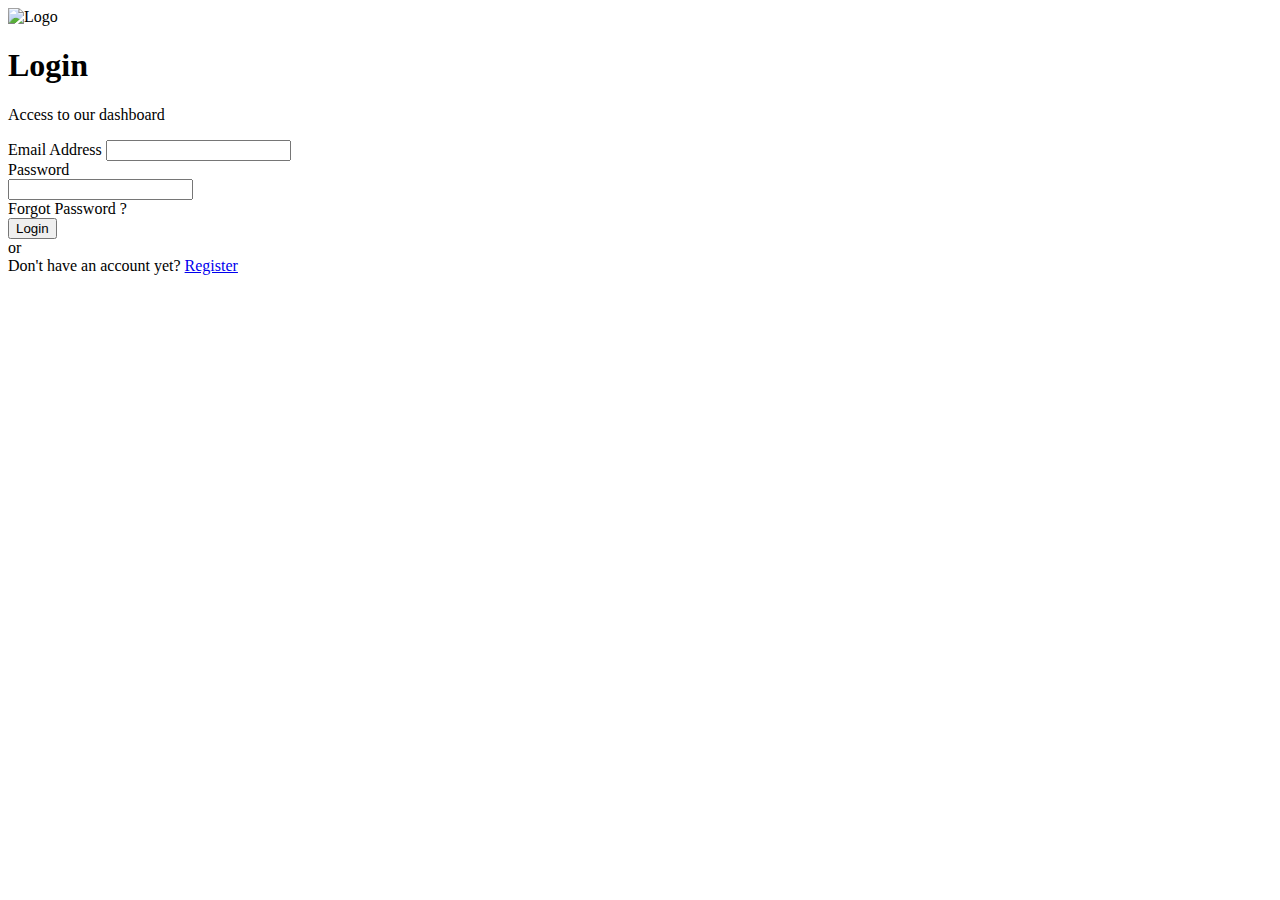
==== index.html @ 552b4e59 "add index file" ====
<!DOCTYPE html>
<html lang="en">
<head>
    <meta charset="utf-8">
    <meta name="viewport" content="width=device-width, initial-scale=1.0, user-scalable=0">
    <title>HELLO SHOE - Login</title>

    <link rel="shortcut icon" href="assets/img/favicon.png">

<!--    add favicon-->

    <link rel="stylesheet" href="assets/css/bootstrap.min.css">

    <link rel="stylesheet" href="assets/plugins/fontawesome/css/fontawesome.min.css">
    <link rel="stylesheet" href="assets/plugins/fontawesome/css/all.min.css">

    <link rel="stylesheet" href="assets/css/style.css">
    <!--[if lt IE 9]>
    <script src="assets/js/html5shiv.min.js"></script>
    <script src="assets/js/respond.min.js"></script>




    <![endif]-->
</head>
<body>

<div class="main-wrapper login-body">
    <div class="login-wrapper">
        <div class="container">
            <img class="img-fluid logo-dark mb-2" src="assets/img/favicon.png" alt="Logo">
            <div class="loginbox">
                <div class="login-right">
                    <div class="login-right-wrap">
                        <h1>Login</h1>
                        <p class="account-subtitle">Access to our dashboard</p>
                        <form action="index.html">
                            <div class="form-group">
                                <label class="form-control-label">Email Address</label>
                                <input type="email" class="form-control">
                            </div>
                            <div class="form-group">
                                <label class="form-control-label">Password</label>
                                <div class="pass-group">
                                    <input type="password" class="form-control pass-input">
                                    <span class="fas fa-eye toggle-password"></span>
                                </div>
                            </div>
                            <div class="form-group">
                                <div class="row">
                                    <div class="col-6">
                                    </div>
                                    <div class="col-6 text-right">
                                        <a class="forgot-link">Forgot Password ?</a>
                                    </div>
                                </div>
                            </div>
                            <button class="btn btn-lg btn-block text-white btn-primary" type="submit">Login</button>
                            <div class="login-or">
                                <span class="or-line"></span>
                                <span class="span-or">or</span>
                            </div>


                            <div class="text-center dont-have">Don't have an account yet? <a href="pages/register.html">Register</a>
                            </div>
                        </form>
                    </div>
                </div>
            </div>
        </div>
    </div>
</div>


<script src="assets/js/jquery-3.5.1.min.js"></script>

<script src="assets/js/popper.min.js"></script>
<script src="assets/js/bootstrap.min.js"></script>

<script src="assets/js/feather.min.js"></script>

<script src="assets/js/script.js"></script>
</body>
</html>
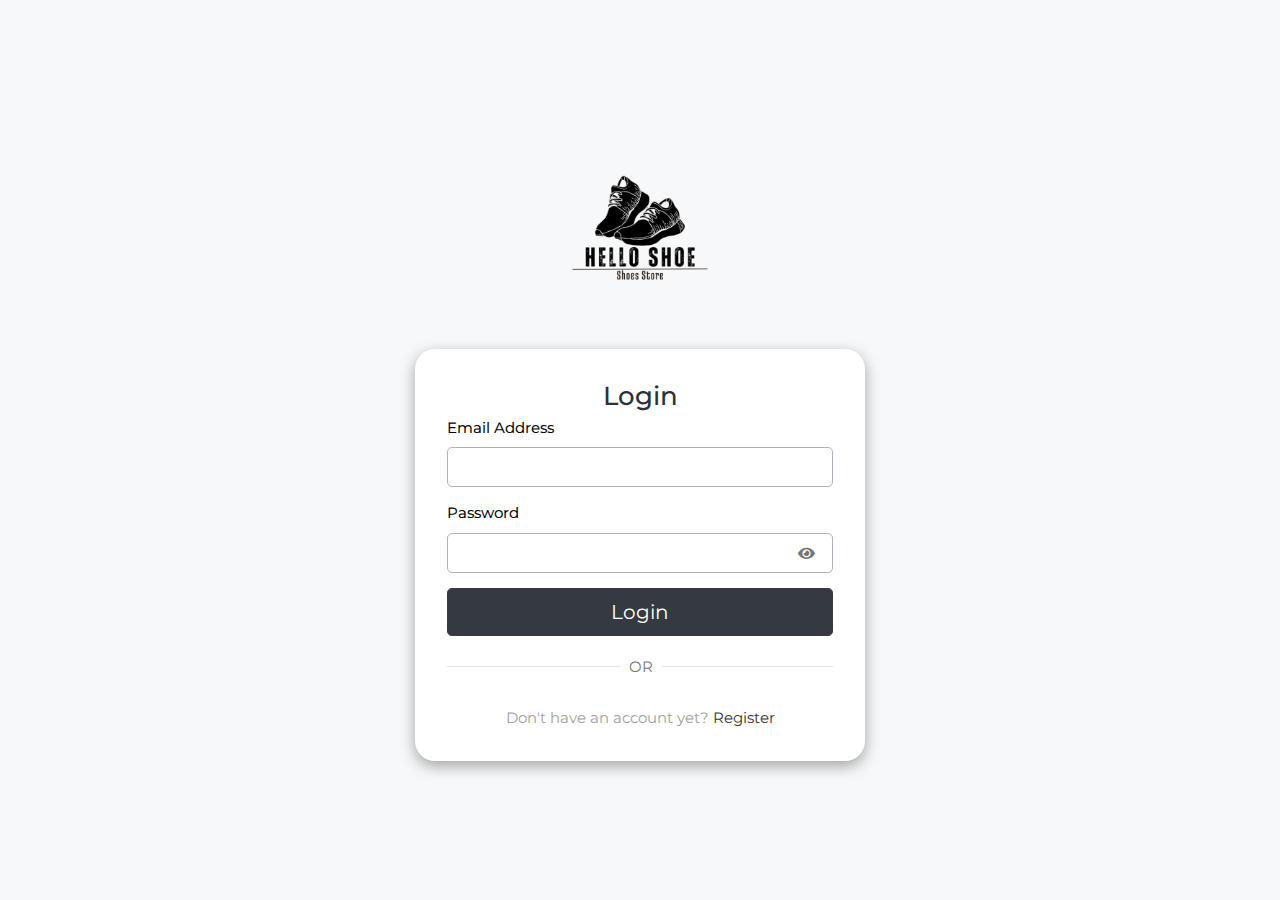
==== commit 22c80240: "few changes" ====
--- a/index.html
+++ b/index.html
@@ -34,29 +34,20 @@
                 <div class="login-right">
                     <div class="login-right-wrap">
                         <h1>Login</h1>
-                        <p class="account-subtitle">Access to our dashboard</p>
-                        <form action="index.html">
+                        <form id="login-form">
                             <div class="form-group">
                                 <label class="form-control-label">Email Address</label>
-                                <input type="email" class="form-control">
+                                <input type="email" class="form-control" id="txt-user-email">
                             </div>
                             <div class="form-group">
                                 <label class="form-control-label">Password</label>
                                 <div class="pass-group">
-                                    <input type="password" class="form-control pass-input">
+                                    <input type="password" class="form-control pass-input" id="txt-user-password">
                                     <span class="fas fa-eye toggle-password"></span>
                                 </div>
                             </div>
-                            <div class="form-group">
-                                <div class="row">
-                                    <div class="col-6">
-                                    </div>
-                                    <div class="col-6 text-right">
-                                        <a class="forgot-link">Forgot Password ?</a>
-                                    </div>
-                                </div>
-                            </div>
-                            <button class="btn btn-lg btn-block text-white btn-primary" type="submit">Login</button>
+
+                            <button class="btn btn-lg btn-block text-white btn-primary" id="btn-user-login" type="submit">Login</button>
                             <div class="login-or">
                                 <span class="or-line"></span>
                                 <span class="span-or">or</span>
@@ -73,8 +64,8 @@
     </div>
 </div>
 
-
-<script src="assets/js/jquery-3.5.1.min.js"></script>
+<script src="https://code.jquery.com/jquery-3.7.1.js" integrity="sha256-eKhayi8LEQwp4NKxN+CfCh+3qOVUtJn3QNZ0TciWLP4="
+        crossorigin="anonymous"></script>
 
 <script src="assets/js/popper.min.js"></script>
 <script src="assets/js/bootstrap.min.js"></script>
@@ -82,5 +73,9 @@
 <script src="assets/js/feather.min.js"></script>
 
 <script src="assets/js/script.js"></script>
+<script  src="./pages/js/index-page.js"></script>
+
+
+
 </body>
 </html>--- a/assets/plugins/fontawesome/css/all.min.css
+++ b/assets/plugins/fontawesome/css/all.min.css
@@ -0,0 +1,5 @@
+/*!
+ * Font Awesome Free 5.11.2 by @fontawesome - https://fontawesome.com
+ * License - https://fontawesome.com/license/free (Icons: CC BY 4.0, Fonts: SIL OFL 1.1, Code: MIT License)
+ */
+.fa,.fab,.fad,.fal,.far,.fas{-moz-osx-font-smoothing:grayscale;-webkit-font-smoothing:antialiased;display:inline-block;font-style:normal;font-variant:normal;text-rendering:auto;line-height:1}.fa-lg{font-size:1.33333em;line-height:.75em;vertical-align:-.0667em}.fa-xs{font-size:.75em}.fa-sm{font-size:.875em}.fa-1x{font-size:1em}.fa-2x{font-size:2em}.fa-3x{font-size:3em}.fa-4x{font-size:4em}.fa-5x{font-size:5em}.fa-6x{font-size:6em}.fa-7x{font-size:7em}.fa-8x{font-size:8em}.fa-9x{font-size:9em}.fa-10x{font-size:10em}.fa-fw{text-align:center;width:1.25em}.fa-ul{list-style-type:none;margin-left:2.5em;padding-left:0}.fa-ul>li{position:relative}.fa-li{left:-2em;position:absolute;text-align:center;width:2em;line-height:inherit}.fa-border{border:.08em solid #eee;border-radius:.1em;padding:.2em .25em .15em}.fa-pull-left{float:left}.fa-pull-right{float:right}.fa.fa-pull-left,.fab.fa-pull-left,.fal.fa-pull-left,.far.fa-pull-left,.fas.fa-pull-left{margin-right:.3em}.fa.fa-pull-right,.fab.fa-pull-right,.fal.fa-pull-right,.far.fa-pull-right,.fas.fa-pull-right{margin-left:.3em}.fa-spin{-webkit-animation:fa-spin 2s linear infinite;animation:fa-spin 2s linear infinite}.fa-pulse{-webkit-animation:fa-spin 1s steps(8) infinite;animation:fa-spin 1s steps(8) infinite}@-webkit-keyframes fa-spin{0%{-webkit-transform:rotate(0deg);transform:rotate(0deg)}to{-webkit-transform:rotate(1turn);transform:rotate(1turn)}}@keyframes fa-spin{0%{-webkit-transform:rotate(0deg);transform:rotate(0deg)}to{-webkit-transform:rotate(1turn);transform:rotate(1turn)}}.fa-rotate-90{-ms-filter:"progid:DXImageTransform.Microsoft.BasicImage(rotation=1)";-webkit-transform:rotate(90deg);transform:rotate(90deg)}.fa-rotate-180{-ms-filter:"progid:DXImageTransform.Microsoft.BasicImage(rotation=2)";-webkit-transform:rotate(180deg);transform:rotate(180deg)}.fa-rotate-270{-ms-filter:"progid:DXImageTransform.Microsoft.BasicImage(rotation=3)";-webkit-transform:rotate(270deg);transform:rotate(270deg)}.fa-flip-horizontal{-ms-filter:"progid:DXImageTransform.Microsoft.BasicImage(rotation=0, mirror=1)";-webkit-transform:scaleX(-1);transform:scaleX(-1)}.fa-flip-vertical{-webkit-transform:scaleY(-1);transform:scaleY(-1)}.fa-flip-both,.fa-flip-horizontal.fa-flip-vertical,.fa-flip-vertical{-ms-filter:"progid:DXImageTransform.Microsoft.BasicImage(rotation=2, mirror=1)"}.fa-flip-both,.fa-flip-horizontal.fa-flip-vertical{-webkit-transform:scale(-1);transform:scale(-1)}:root .fa-flip-both,:root .fa-flip-horizontal,:root .fa-flip-vertical,:root .fa-rotate-90,:root .fa-rotate-180,:root .fa-rotate-270{-webkit-filter:none;filter:none}.fa-stack{display:inline-block;height:2em;line-height:2em;position:relative;vertical-align:middle;width:2.5em}.fa-stack-1x,.fa-stack-2x{left:0;position:absolute;text-align:center;width:100%}.fa-stack-1x{line-height:inherit}.fa-stack-2x{font-size:2em}.fa-inverse{color:#fff}.fa-500px:before{content:"\f26e"}.fa-accessible-icon:before{content:"\f368"}.fa-accusoft:before{content:"\f369"}.fa-acquisitions-incorporated:before{content:"\f6af"}.fa-ad:before{content:"\f641"}.fa-address-book:before{content:"\f2b9"}.fa-address-card:before{content:"\f2bb"}.fa-adjust:before{content:"\f042"}.fa-adn:before{content:"\f170"}.fa-adobe:before{content:"\f778"}.fa-adversal:before{content:"\f36a"}.fa-affiliatetheme:before{content:"\f36b"}.fa-air-freshener:before{content:"\f5d0"}.fa-airbnb:before{content:"\f834"}.fa-algolia:before{content:"\f36c"}.fa-align-center:before{content:"\f037"}.fa-align-justify:before{content:"\f039"}.fa-align-left:before{content:"\f036"}.fa-align-right:before{content:"\f038"}.fa-alipay:before{content:"\f642"}.fa-allergies:before{content:"\f461"}.fa-amazon:before{content:"\f270"}.fa-amazon-pay:before{content:"\f42c"}.fa-ambulance:before{content:"\f0f9"}.fa-american-sign-language-interpreting:before{content:"\f2a3"}.fa-amilia:before{content:"\f36d"}.fa-anchor:before{content:"\f13d"}.fa-android:before{content:"\f17b"}.fa-angellist:before{content:"\f209"}.fa-angle-double-down:before{content:"\f103"}.fa-angle-double-left:before{content:"\f100"}.fa-angle-double-right:before{content:"\f101"}.fa-angle-double-up:before{content:"\f102"}.fa-angle-down:before{content:"\f107"}.fa-angle-left:before{content:"\f104"}.fa-angle-right:before{content:"\f105"}.fa-angle-up:before{content:"\f106"}.fa-angry:before{content:"\f556"}.fa-angrycreative:before{content:"\f36e"}.fa-angular:before{content:"\f420"}.fa-ankh:before{content:"\f644"}.fa-app-store:before{content:"\f36f"}.fa-app-store-ios:before{content:"\f370"}.fa-apper:before{content:"\f371"}.fa-apple:before{content:"\f179"}.fa-apple-alt:before{content:"\f5d1"}.fa-apple-pay:before{content:"\f415"}.fa-archive:before{content:"\f187"}.fa-archway:before{content:"\f557"}.fa-arrow-alt-circle-down:before{content:"\f358"}.fa-arrow-alt-circle-left:before{content:"\f359"}.fa-arrow-alt-circle-right:before{content:"\f35a"}.fa-arrow-alt-circle-up:before{content:"\f35b"}.fa-arrow-circle-down:before{content:"\f0ab"}.fa-arrow-circle-left:before{content:"\f0a8"}.fa-arrow-circle-right:before{content:"\f0a9"}.fa-arrow-circle-up:before{content:"\f0aa"}.fa-arrow-down:before{content:"\f063"}.fa-arrow-left:before{content:"\f060"}.fa-arrow-right:before{content:"\f061"}.fa-arrow-up:before{content:"\f062"}.fa-arrows-alt:before{content:"\f0b2"}.fa-arrows-alt-h:before{content:"\f337"}.fa-arrows-alt-v:before{content:"\f338"}.fa-artstation:before{content:"\f77a"}.fa-assistive-listening-systems:before{content:"\f2a2"}.fa-asterisk:before{content:"\f069"}.fa-asymmetrik:before{content:"\f372"}.fa-at:before{content:"\f1fa"}.fa-atlas:before{content:"\f558"}.fa-atlassian:before{content:"\f77b"}.fa-atom:before{content:"\f5d2"}.fa-audible:before{content:"\f373"}.fa-audio-description:before{content:"\f29e"}.fa-autoprefixer:before{content:"\f41c"}.fa-avianex:before{content:"\f374"}.fa-aviato:before{content:"\f421"}.fa-award:before{content:"\f559"}.fa-aws:before{content:"\f375"}.fa-baby:before{content:"\f77c"}.fa-baby-carriage:before{content:"\f77d"}.fa-backspace:before{content:"\f55a"}.fa-backward:before{content:"\f04a"}.fa-bacon:before{content:"\f7e5"}.fa-balance-scale:before{content:"\f24e"}.fa-balance-scale-left:before{content:"\f515"}.fa-balance-scale-right:before{content:"\f516"}.fa-ban:before{content:"\f05e"}.fa-band-aid:before{content:"\f462"}.fa-bandcamp:before{content:"\f2d5"}.fa-barcode:before{content:"\f02a"}.fa-bars:before{content:"\f0c9"}.fa-baseball-ball:before{content:"\f433"}.fa-basketball-ball:before{content:"\f434"}.fa-bath:before{content:"\f2cd"}.fa-battery-empty:before{content:"\f244"}.fa-battery-full:before{content:"\f240"}.fa-battery-half:before{content:"\f242"}.fa-battery-quarter:before{content:"\f243"}.fa-battery-three-quarters:before{content:"\f241"}.fa-battle-net:before{content:"\f835"}.fa-bed:before{content:"\f236"}.fa-beer:before{content:"\f0fc"}.fa-behance:before{content:"\f1b4"}.fa-behance-square:before{content:"\f1b5"}.fa-bell:before{content:"\f0f3"}.fa-bell-slash:before{content:"\f1f6"}.fa-bezier-curve:before{content:"\f55b"}.fa-bible:before{content:"\f647"}.fa-bicycle:before{content:"\f206"}.fa-biking:before{content:"\f84a"}.fa-bimobject:before{content:"\f378"}.fa-binoculars:before{content:"\f1e5"}.fa-biohazard:before{content:"\f780"}.fa-birthday-cake:before{content:"\f1fd"}.fa-bitbucket:before{content:"\f171"}.fa-bitcoin:before{content:"\f379"}.fa-bity:before{content:"\f37a"}.fa-black-tie:before{content:"\f27e"}.fa-blackberry:before{content:"\f37b"}.fa-blender:before{content:"\f517"}.fa-blender-phone:before{content:"\f6b6"}.fa-blind:before{content:"\f29d"}.fa-blog:before{content:"\f781"}.fa-blogger:before{content:"\f37c"}.fa-blogger-b:before{content:"\f37d"}.fa-bluetooth:before{content:"\f293"}.fa-bluetooth-b:before{content:"\f294"}.fa-bold:before{content:"\f032"}.fa-bolt:before{content:"\f0e7"}.fa-bomb:before{content:"\f1e2"}.fa-bone:before{content:"\f5d7"}.fa-bong:before{content:"\f55c"}.fa-book:before{content:"\f02d"}.fa-book-dead:before{content:"\f6b7"}.fa-book-medical:before{content:"\f7e6"}.fa-book-open:before{content:"\f518"}.fa-book-reader:before{content:"\f5da"}.fa-bookmark:before{content:"\f02e"}.fa-bootstrap:before{content:"\f836"}.fa-border-all:before{content:"\f84c"}.fa-border-none:before{content:"\f850"}.fa-border-style:before{content:"\f853"}.fa-bowling-ball:before{content:"\f436"}.fa-box:before{content:"\f466"}.fa-box-open:before{content:"\f49e"}.fa-boxes:before{content:"\f468"}.fa-braille:before{content:"\f2a1"}.fa-brain:before{content:"\f5dc"}.fa-bread-slice:before{content:"\f7ec"}.fa-briefcase:before{content:"\f0b1"}.fa-briefcase-medical:before{content:"\f469"}.fa-broadcast-tower:before{content:"\f519"}.fa-broom:before{content:"\f51a"}.fa-brush:before{content:"\f55d"}.fa-btc:before{content:"\f15a"}.fa-buffer:before{content:"\f837"}.fa-bug:before{content:"\f188"}.fa-building:before{content:"\f1ad"}.fa-bullhorn:before{content:"\f0a1"}.fa-bullseye:before{content:"\f140"}.fa-burn:before{content:"\f46a"}.fa-buromobelexperte:before{content:"\f37f"}.fa-bus:before{content:"\f207"}.fa-bus-alt:before{content:"\f55e"}.fa-business-time:before{content:"\f64a"}.fa-buy-n-large:before{content:"\f8a6"}.fa-buysellads:before{content:"\f20d"}.fa-calculator:before{content:"\f1ec"}.fa-calendar:before{content:"\f133"}.fa-calendar-alt:before{content:"\f073"}.fa-calendar-check:before{content:"\f274"}.fa-calendar-day:before{content:"\f783"}.fa-calendar-minus:before{content:"\f272"}.fa-calendar-plus:before{content:"\f271"}.fa-calendar-times:before{content:"\f273"}.fa-calendar-week:before{content:"\f784"}.fa-camera:before{content:"\f030"}.fa-camera-retro:before{content:"\f083"}.fa-campground:before{content:"\f6bb"}.fa-canadian-maple-leaf:before{content:"\f785"}.fa-candy-cane:before{content:"\f786"}.fa-cannabis:before{content:"\f55f"}.fa-capsules:before{content:"\f46b"}.fa-car:before{content:"\f1b9"}.fa-car-alt:before{content:"\f5de"}.fa-car-battery:before{content:"\f5df"}.fa-car-crash:before{content:"\f5e1"}.fa-car-side:before{content:"\f5e4"}.fa-caret-down:before{content:"\f0d7"}.fa-caret-left:before{content:"\f0d9"}.fa-caret-right:before{content:"\f0da"}.fa-caret-square-down:before{content:"\f150"}.fa-caret-square-left:before{content:"\f191"}.fa-caret-square-right:before{content:"\f152"}.fa-caret-square-up:before{content:"\f151"}.fa-caret-up:before{content:"\f0d8"}.fa-carrot:before{content:"\f787"}.fa-cart-arrow-down:before{content:"\f218"}.fa-cart-plus:before{content:"\f217"}.fa-cash-register:before{content:"\f788"}.fa-cat:before{content:"\f6be"}.fa-cc-amazon-pay:before{content:"\f42d"}.fa-cc-amex:before{content:"\f1f3"}.fa-cc-apple-pay:before{content:"\f416"}.fa-cc-diners-club:before{content:"\f24c"}.fa-cc-discover:before{content:"\f1f2"}.fa-cc-jcb:before{content:"\f24b"}.fa-cc-mastercard:before{content:"\f1f1"}.fa-cc-paypal:before{content:"\f1f4"}.fa-cc-stripe:before{content:"\f1f5"}.fa-cc-visa:before{content:"\f1f0"}.fa-centercode:before{content:"\f380"}.fa-centos:before{content:"\f789"}.fa-certificate:before{content:"\f0a3"}.fa-chair:before{content:"\f6c0"}.fa-chalkboard:before{content:"\f51b"}.fa-chalkboard-teacher:before{content:"\f51c"}.fa-charging-station:before{content:"\f5e7"}.fa-chart-area:before{content:"\f1fe"}.fa-chart-bar:before{content:"\f080"}.fa-chart-line:before{content:"\f201"}.fa-chart-pie:before{content:"\f200"}.fa-check:before{content:"\f00c"}.fa-check-circle:before{content:"\f058"}.fa-check-double:before{content:"\f560"}.fa-check-square:before{content:"\f14a"}.fa-cheese:before{content:"\f7ef"}.fa-chess:before{content:"\f439"}.fa-chess-bishop:before{content:"\f43a"}.fa-chess-board:before{content:"\f43c"}.fa-chess-king:before{content:"\f43f"}.fa-chess-knight:before{content:"\f441"}.fa-chess-pawn:before{content:"\f443"}.fa-chess-queen:before{content:"\f445"}.fa-chess-rook:before{content:"\f447"}.fa-chevron-circle-down:before{content:"\f13a"}.fa-chevron-circle-left:before{content:"\f137"}.fa-chevron-circle-right:before{content:"\f138"}.fa-chevron-circle-up:before{content:"\f139"}.fa-chevron-down:before{content:"\f078"}.fa-chevron-left:before{content:"\f053"}.fa-chevron-right:before{content:"\f054"}.fa-chevron-up:before{content:"\f077"}.fa-child:before{content:"\f1ae"}.fa-chrome:before{content:"\f268"}.fa-chromecast:before{content:"\f838"}.fa-church:before{content:"\f51d"}.fa-circle:before{content:"\f111"}.fa-circle-notch:before{content:"\f1ce"}.fa-city:before{content:"\f64f"}.fa-clinic-medical:before{content:"\f7f2"}.fa-clipboard:before{content:"\f328"}.fa-clipboard-check:before{content:"\f46c"}.fa-clipboard-list:before{content:"\f46d"}.fa-clock:before{content:"\f017"}.fa-clone:before{content:"\f24d"}.fa-closed-captioning:before{content:"\f20a"}.fa-cloud:before{content:"\f0c2"}.fa-cloud-download-alt:before{content:"\f381"}.fa-cloud-meatball:before{content:"\f73b"}.fa-cloud-moon:before{content:"\f6c3"}.fa-cloud-moon-rain:before{content:"\f73c"}.fa-cloud-rain:before{content:"\f73d"}.fa-cloud-showers-heavy:before{content:"\f740"}.fa-cloud-sun:before{content:"\f6c4"}.fa-cloud-sun-rain:before{content:"\f743"}.fa-cloud-upload-alt:before{content:"\f382"}.fa-cloudscale:before{content:"\f383"}.fa-cloudsmith:before{content:"\f384"}.fa-cloudversify:before{content:"\f385"}.fa-cocktail:before{content:"\f561"}.fa-code:before{content:"\f121"}.fa-code-branch:before{content:"\f126"}.fa-codepen:before{content:"\f1cb"}.fa-codiepie:before{content:"\f284"}.fa-coffee:before{content:"\f0f4"}.fa-cog:before{content:"\f013"}.fa-cogs:before{content:"\f085"}.fa-coins:before{content:"\f51e"}.fa-columns:before{content:"\f0db"}.fa-comment:before{content:"\f075"}.fa-comment-alt:before{content:"\f27a"}.fa-comment-dollar:before{content:"\f651"}.fa-comment-dots:before{content:"\f4ad"}.fa-comment-medical:before{content:"\f7f5"}.fa-comment-slash:before{content:"\f4b3"}.fa-comments:before{content:"\f086"}.fa-comments-dollar:before{content:"\f653"}.fa-compact-disc:before{content:"\f51f"}.fa-compass:before{content:"\f14e"}.fa-compress:before{content:"\f066"}.fa-compress-arrows-alt:before{content:"\f78c"}.fa-concierge-bell:before{content:"\f562"}.fa-confluence:before{content:"\f78d"}.fa-connectdevelop:before{content:"\f20e"}.fa-contao:before{content:"\f26d"}.fa-cookie:before{content:"\f563"}.fa-cookie-bite:before{content:"\f564"}.fa-copy:before{content:"\f0c5"}.fa-copyright:before{content:"\f1f9"}.fa-cotton-bureau:before{content:"\f89e"}.fa-couch:before{content:"\f4b8"}.fa-cpanel:before{content:"\f388"}.fa-creative-commons:before{content:"\f25e"}.fa-creative-commons-by:before{content:"\f4e7"}.fa-creative-commons-nc:before{content:"\f4e8"}.fa-creative-commons-nc-eu:before{content:"\f4e9"}.fa-creative-commons-nc-jp:before{content:"\f4ea"}.fa-creative-commons-nd:before{content:"\f4eb"}.fa-creative-commons-pd:before{content:"\f4ec"}.fa-creative-commons-pd-alt:before{content:"\f4ed"}.fa-creative-commons-remix:before{content:"\f4ee"}.fa-creative-commons-sa:before{content:"\f4ef"}.fa-creative-commons-sampling:before{content:"\f4f0"}.fa-creative-commons-sampling-plus:before{content:"\f4f1"}.fa-creative-commons-share:before{content:"\f4f2"}.fa-creative-commons-zero:before{content:"\f4f3"}.fa-credit-card:before{content:"\f09d"}.fa-critical-role:before{content:"\f6c9"}.fa-crop:before{content:"\f125"}.fa-crop-alt:before{content:"\f565"}.fa-cross:before{content:"\f654"}.fa-crosshairs:before{content:"\f05b"}.fa-crow:before{content:"\f520"}.fa-crown:before{content:"\f521"}.fa-crutch:before{content:"\f7f7"}.fa-css3:before{content:"\f13c"}.fa-css3-alt:before{content:"\f38b"}.fa-cube:before{content:"\f1b2"}.fa-cubes:before{content:"\f1b3"}.fa-cut:before{content:"\f0c4"}.fa-cuttlefish:before{content:"\f38c"}.fa-d-and-d:before{content:"\f38d"}.fa-d-and-d-beyond:before{content:"\f6ca"}.fa-dashcube:before{content:"\f210"}.fa-database:before{content:"\f1c0"}.fa-deaf:before{content:"\f2a4"}.fa-delicious:before{content:"\f1a5"}.fa-democrat:before{content:"\f747"}.fa-deploydog:before{content:"\f38e"}.fa-deskpro:before{content:"\f38f"}.fa-desktop:before{content:"\f108"}.fa-dev:before{content:"\f6cc"}.fa-deviantart:before{content:"\f1bd"}.fa-dharmachakra:before{content:"\f655"}.fa-dhl:before{content:"\f790"}.fa-diagnoses:before{content:"\f470"}.fa-diaspora:before{content:"\f791"}.fa-dice:before{content:"\f522"}.fa-dice-d20:before{content:"\f6cf"}.fa-dice-d6:before{content:"\f6d1"}.fa-dice-five:before{content:"\f523"}.fa-dice-four:before{content:"\f524"}.fa-dice-one:before{content:"\f525"}.fa-dice-six:before{content:"\f526"}.fa-dice-three:before{content:"\f527"}.fa-dice-two:before{content:"\f528"}.fa-digg:before{content:"\f1a6"}.fa-digital-ocean:before{content:"\f391"}.fa-digital-tachograph:before{content:"\f566"}.fa-directions:before{content:"\f5eb"}.fa-discord:before{content:"\f392"}.fa-discourse:before{content:"\f393"}.fa-divide:before{content:"\f529"}.fa-dizzy:before{content:"\f567"}.fa-dna:before{content:"\f471"}.fa-dochub:before{content:"\f394"}.fa-docker:before{content:"\f395"}.fa-dog:before{content:"\f6d3"}.fa-dollar-sign:before{content:"\f155"}.fa-dolly:before{content:"\f472"}.fa-dolly-flatbed:before{content:"\f474"}.fa-donate:before{content:"\f4b9"}.fa-door-closed:before{content:"\f52a"}.fa-door-open:before{content:"\f52b"}.fa-dot-circle:before{content:"\f192"}.fa-dove:before{content:"\f4ba"}.fa-download:before{content:"\f019"}.fa-draft2digital:before{content:"\f396"}.fa-drafting-compass:before{content:"\f568"}.fa-dragon:before{content:"\f6d5"}.fa-draw-polygon:before{content:"\f5ee"}.fa-dribbble:before{content:"\f17d"}.fa-dribbble-square:before{content:"\f397"}.fa-dropbox:before{content:"\f16b"}.fa-drum:before{content:"\f569"}.fa-drum-steelpan:before{content:"\f56a"}.fa-drumstick-bite:before{content:"\f6d7"}.fa-drupal:before{content:"\f1a9"}.fa-dumbbell:before{content:"\f44b"}.fa-dumpster:before{content:"\f793"}.fa-dumpster-fire:before{content:"\f794"}.fa-dungeon:before{content:"\f6d9"}.fa-dyalog:before{content:"\f399"}.fa-earlybirds:before{content:"\f39a"}.fa-ebay:before{content:"\f4f4"}.fa-edge:before{content:"\f282"}.fa-edit:before{content:"\f044"}.fa-egg:before{content:"\f7fb"}.fa-eject:before{content:"\f052"}.fa-elementor:before{content:"\f430"}.fa-ellipsis-h:before{content:"\f141"}.fa-ellipsis-v:before{content:"\f142"}.fa-ello:before{content:"\f5f1"}.fa-ember:before{content:"\f423"}.fa-empire:before{content:"\f1d1"}.fa-envelope:before{content:"\f0e0"}.fa-envelope-open:before{content:"\f2b6"}.fa-envelope-open-text:before{content:"\f658"}.fa-envelope-square:before{content:"\f199"}.fa-envira:before{content:"\f299"}.fa-equals:before{content:"\f52c"}.fa-eraser:before{content:"\f12d"}.fa-erlang:before{content:"\f39d"}.fa-ethereum:before{content:"\f42e"}.fa-ethernet:before{content:"\f796"}.fa-etsy:before{content:"\f2d7"}.fa-euro-sign:before{content:"\f153"}.fa-evernote:before{content:"\f839"}.fa-exchange-alt:before{content:"\f362"}.fa-exclamation:before{content:"\f12a"}.fa-exclamation-circle:before{content:"\f06a"}.fa-exclamation-triangle:before{content:"\f071"}.fa-expand:before{content:"\f065"}.fa-expand-arrows-alt:before{content:"\f31e"}.fa-expeditedssl:before{content:"\f23e"}.fa-external-link-alt:before{content:"\f35d"}.fa-external-link-square-alt:before{content:"\f360"}.fa-eye:before{content:"\f06e"}.fa-eye-dropper:before{content:"\f1fb"}.fa-eye-slash:before{content:"\f070"}.fa-facebook:before{content:"\f09a"}.fa-facebook-f:before{content:"\f39e"}.fa-facebook-messenger:before{content:"\f39f"}.fa-facebook-square:before{content:"\f082"}.fa-fan:before{content:"\f863"}.fa-fantasy-flight-games:before{content:"\f6dc"}.fa-fast-backward:before{content:"\f049"}.fa-fast-forward:before{content:"\f050"}.fa-fax:before{content:"\f1ac"}.fa-feather:before{content:"\f52d"}.fa-feather-alt:before{content:"\f56b"}.fa-fedex:before{content:"\f797"}.fa-fedora:before{content:"\f798"}.fa-female:before{content:"\f182"}.fa-fighter-jet:before{content:"\f0fb"}.fa-figma:before{content:"\f799"}.fa-file:before{content:"\f15b"}.fa-file-alt:before{content:"\f15c"}.fa-file-archive:before{content:"\f1c6"}.fa-file-audio:before{content:"\f1c7"}.fa-file-code:before{content:"\f1c9"}.fa-file-contract:before{content:"\f56c"}.fa-file-csv:before{content:"\f6dd"}.fa-file-download:before{content:"\f56d"}.fa-file-excel:before{content:"\f1c3"}.fa-file-export:before{content:"\f56e"}.fa-file-image:before{content:"\f1c5"}.fa-file-import:before{content:"\f56f"}.fa-file-invoice:before{content:"\f570"}.fa-file-invoice-dollar:before{content:"\f571"}.fa-file-medical:before{content:"\f477"}.fa-file-medical-alt:before{conten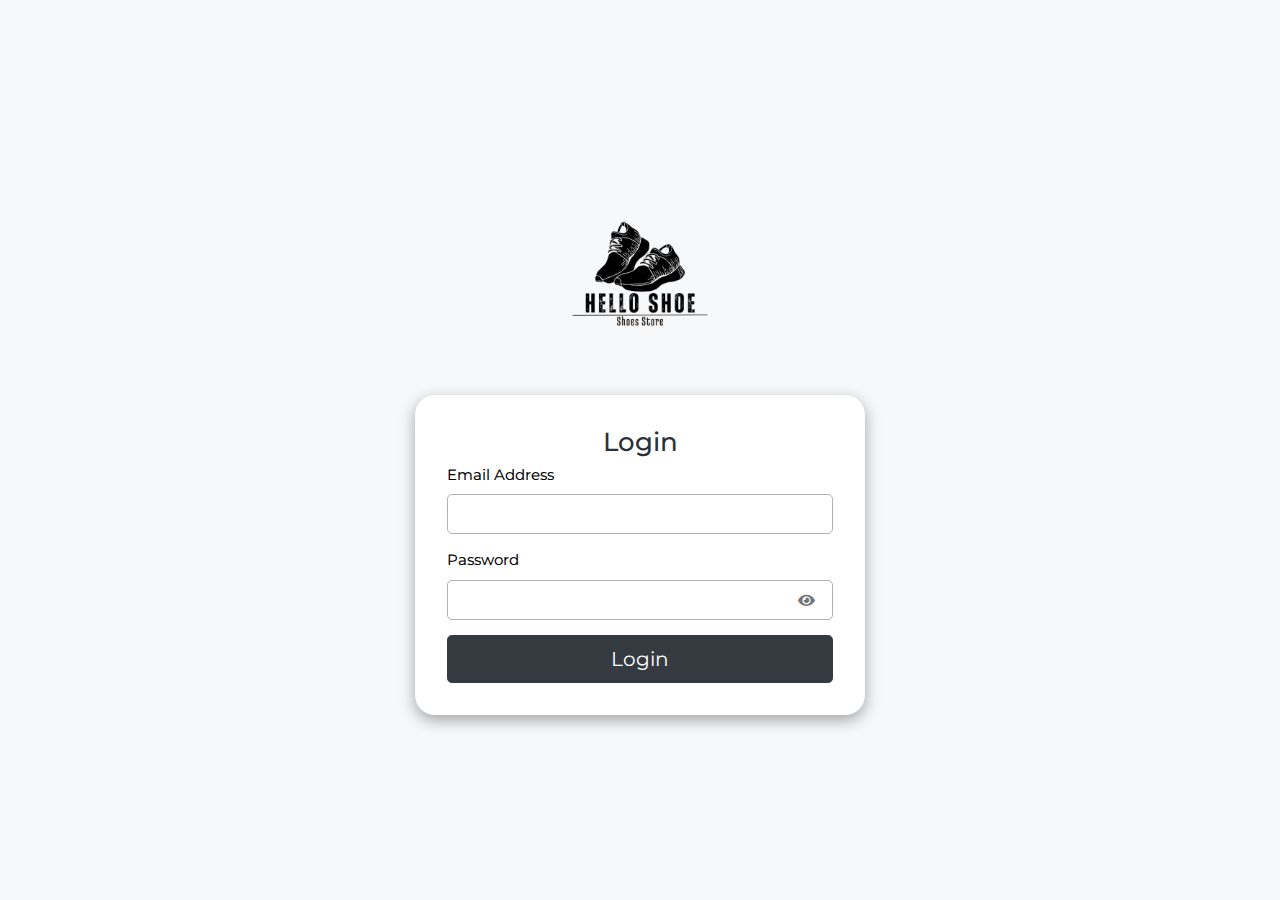
==== commit 88d5f988: "few changes" ====
--- a/index.html
+++ b/index.html
@@ -48,14 +48,7 @@
                             </div>
 
                             <button class="btn btn-lg btn-block text-white btn-primary" id="btn-user-login" type="submit">Login</button>
-                            <div class="login-or">
-                                <span class="or-line"></span>
-                                <span class="span-or">or</span>
-                            </div>
 
-
-                            <div class="text-center dont-have">Don't have an account yet? <a href="pages/register.html">Register</a>
-                            </div>
                         </form>
                     </div>
                 </div>
